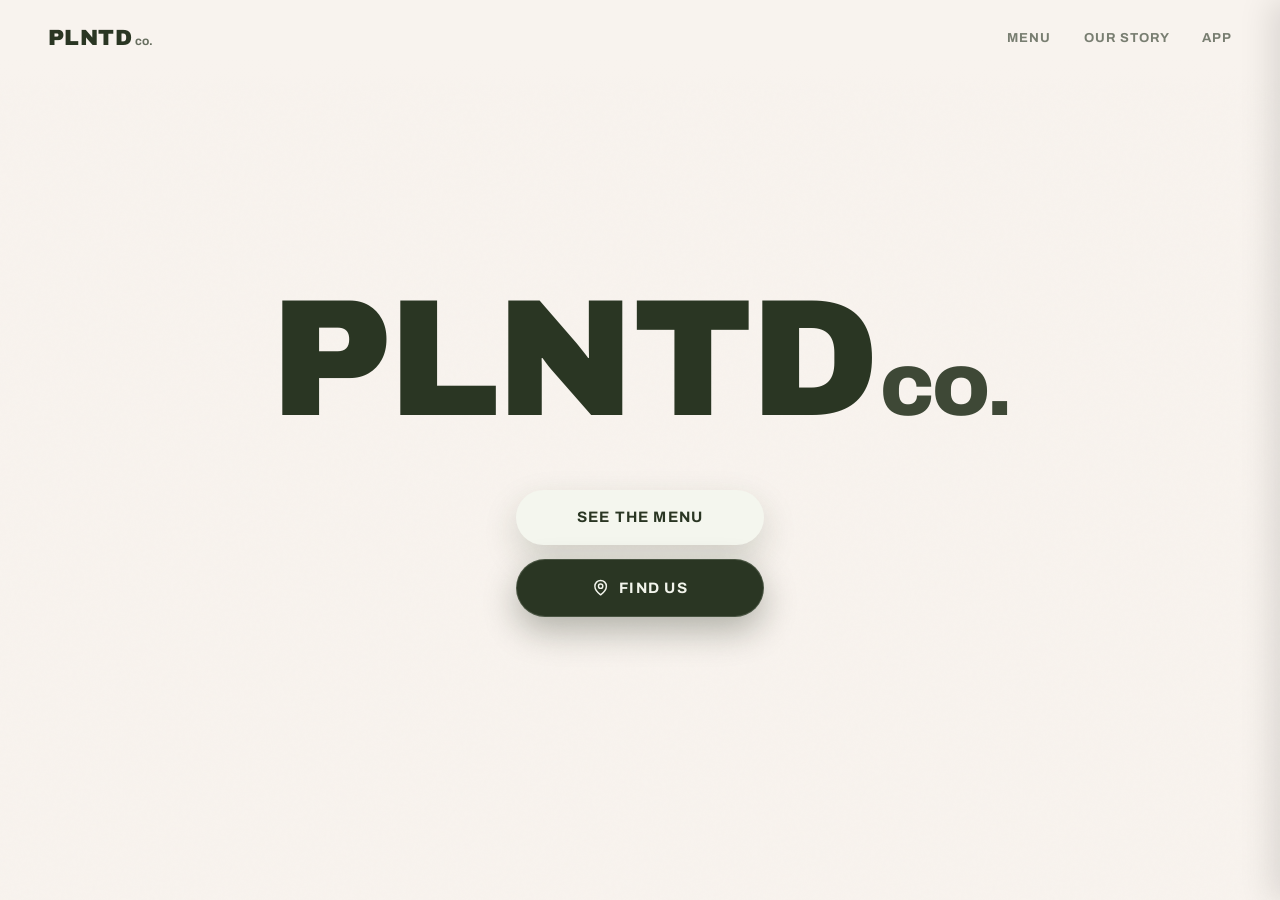
==== index.html @ 79902ee8 "Make the video liquid hero (variant 3) the root homepage Swap index.html's canvas liquid background " ====
<!DOCTYPE html>
<html lang="en">
<head>
<meta charset="UTF-8">
<meta name="viewport" content="width=device-width, initial-scale=1.0">
<title>PLNTD — Home</title>
<meta name="description" content="Plant-powered cold-pressed juices and drinks. Fresh, real, alive.">
<link rel="icon" type="image/png" href="assets/icon.png?v=2">
<link href="https://fonts.googleapis.com/css2?family=Archivo:wght@700;900&display=swap" rel="stylesheet">
<style>
  :root { --btn-scale: 1.08; }
  *, *::before, *::after { box-sizing: border-box; margin: 0; padding: 0; }
  html, body { height: 100%; overflow-x: hidden; }

  body {
    font-family: 'Archivo', system-ui, sans-serif;
    overflow: hidden;
    background: #F8F3EE;
  }

  .page {
    position: relative;
    width: 100%;
    height: 100vh;
    min-height: 600px;
    overflow: hidden;
    background: #F8F3EE;
  }

  /* ── VIDEO LAYER (the Seedance render) ── */
  #liquidVideo {
    position: absolute;
    inset: 0;
    width: 100%;
    height: 100%;
    object-fit: cover;
    object-position: center bottom;
    z-index: 1;
    pointer-events: none;
  }

  /* ── SETTLED FLAT FILL ──
     A thin band that fades in at the waterline once the liquid hits the
     target rest level, hiding the wave peaks/troughs so the surface
     reads as a clean horizontal edge. The juice depth below it stays
     the real video pixels. */
  .settled-liquid {
    position: absolute;
    left: 0; right: 0;
    top: 100%;                        /* off-screen until frozen */
    height: 36px;                     /* updated by JS to cover the ripple range */
    z-index: 1;
    background: #1D391A;              /* live-sampled to match video pixels */
    opacity: 0;
    transition: opacity 480ms cubic-bezier(0.22, 1, 0.36, 1);
    pointer-events: none;
  }
  .settled-liquid.visible { opacity: 1; }

  .grain {
    position: absolute;
    inset: 0;
    z-index: 2;
    pointer-events: none;
    opacity: 0.35;
    mix-blend-mode: multiply;
    background-image: url("data:image/svg+xml,%3Csvg viewBox='0 0 256 256' xmlns='http://www.w3.org/2000/svg'%3E%3Cfilter id='n'%3E%3CfeTurbulence type='fractalNoise' baseFrequency='0.9' numOctaves='4' stitchTiles='stitch'/%3E%3C/filter%3E%3Crect width='100%25' height='100%25' filter='url(%23n)' opacity='0.05'/%3E%3C/svg%3E");
  }

  /* cream mask strip — hides the part of the video above the nav line
     so the liquid never visually crosses the nav. */
  .nav-mask {
    position: absolute;
    top: 0; left: 0; right: 0;
    height: 88px;
    z-index: 3;
    pointer-events: none;
    background: linear-gradient(
      to bottom,
      #F8F3EE 0%,
      #F8F3EE 64%,
      rgba(248, 243, 238, 0.82) 85%,
      rgba(248, 243, 238, 0) 100%
    );
  }

  /* ── TOP NAV ── */
  .nav {
    position: absolute; top: 0; left: 0; right: 0;
    z-index: 6;
    display: flex; align-items: center; justify-content: space-between;
    padding: 26px 48px;
  }
  .nav-logo {
    font-weight: 900;
    font-size: 22px;
    letter-spacing: 0.02em;
    text-decoration: none;
    color: #2A3623;
  }
  .nav-logo .co { font-size: 12px; vertical-align: baseline; margin-left: 3px; letter-spacing: 0; opacity: 0.7; font-weight: 700; }
  .nav-links { display: flex; gap: 32px; }
  .nav-links a {
    font-weight: 700;
    font-size: 13px;
    letter-spacing: 0.08em;
    text-transform: uppercase;
    text-decoration: none;
    color: rgba(42,54,35,0.62);
    transition: opacity 160ms ease;
  }
  .nav-links a:hover { opacity: 0.6; }

  /* ── HERO CONTENT ── */
  .hero-content {
    position: relative;
    z-index: 5;
    width: 100%;
    height: 100vh;
    display: flex;
    flex-direction: column;
    align-items: center;
    justify-content: center;
    text-align: center;
  }

  .headline {
    font-weight: 900;
    font-size: clamp(64px, 13vw, 190px);
    line-height: 0.92;
    letter-spacing: -0.015em;
    text-transform: uppercase;
    color: #2A3623;
    margin-bottom: 54px;
    transition: color 250ms cubic-bezier(0.22, 1, 0.36, 1);
  }
  .headline .co {
    font-size: 0.42em;
    vertical-align: baseline;
    opacity: 0.9;
    margin-left: 0.04em;
    letter-spacing: -0.02em;
    font-weight: 900;
  }

  .cta-stack {
    display: flex;
    flex-direction: column;
    align-items: center;
    gap: 14px;
  }
  .btn {
    display: inline-flex;
    align-items: center;
    justify-content: center;
    gap: calc(9px * var(--btn-scale, 1));
    min-width: calc(230px * var(--btn-scale, 1));
    font-family: 'Archivo', system-ui, sans-serif;
    font-weight: 700;
    font-size: calc(14px * var(--btn-scale, 1));
    letter-spacing: 0.08em;
    text-transform: uppercase;
    border: none;
    border-radius: 999px;
    padding: calc(18px * var(--btn-scale, 1)) calc(38px * var(--btn-scale, 1));
    cursor: pointer;
    text-decoration: none;
    transition: transform 180ms cubic-bezier(0.22,1,0.36,1);
  }
  .btn:focus-visible { outline: 3px solid #2A3623; outline-offset: 3px; }
  .btn-menu {
    color: #2A3623;
    background: #F4F6EE;
    box-shadow: 0 14px 34px rgba(40,55,30,0.18);
  }
  .btn-app {
    color: #F2F4EC;
    background: #2A3623;
    box-shadow: 0 14px 34px rgba(20,30,12,0.3);
    border: 1.5px solid rgba(242,244,236,0.16);
  }
  .btn:hover { transform: translateY(-2px); }
  .btn-app svg { width: calc(16px * var(--btn-scale, 1)); height: calc(16px * var(--btn-scale, 1)); }


  /* ── HAMBURGER ── */
  .nav-hamburger { display: none; width: 40px; height: 40px; border-radius: 999px; align-items: center; justify-content: center; background: none; border: none; cursor: pointer; color: #2A3623; transition: background 120ms; }
  .nav-hamburger svg { width: 22px; height: 22px; }
  .nav-hamburger:hover { background: rgba(42,54,35,0.1); }

  /* ── MOBILE DRAWER ── */
  .mobile-nav-overlay { position: fixed; inset: 0; background: rgba(20,35,14,0.4); z-index: 100; opacity: 0; pointer-events: none; transition: opacity 240ms cubic-bezier(0.22,1,0.36,1); }
  .mobile-nav-overlay.open { opacity: 1; pointer-events: auto; }
  .mobile-nav-drawer { position: fixed; top: 0; right: 0; bottom: 0; width: 300px; max-width: 85vw; background: #F8F3EE; z-index: 101; transform: translateX(100%); transition: transform 240ms cubic-bezier(0.22,1,0.36,1); display: flex; flex-direction: column; box-shadow: -8px 0 32px rgba(0,0,0,0.12); }
  .mobile-nav-drawer.open { transform: translateX(0); }
  .mobile-nav-head { padding: 0 20px; height: 64px; display: flex; align-items: center; justify-content: space-between; border-bottom: 1px solid #E8E1D4; }
  .mobile-nav-close { width: 40px; height: 40px; border-radius: 999px; display: flex; align-items: center; justify-content: center; background: none; border: none; cursor: pointer; color: #2A3623; }
  .mobile-nav-close svg { width: 22px; height: 22px; }
  .mobile-nav-links { display: flex; flex-direction: column; padding: 8px 24px; }
  .mobile-nav-links a { font-family: 'Archivo', system-ui, sans-serif; font-weight: 700; font-size: 18px; letter-spacing: 0.05em; text-transform: uppercase; color: #2A3623; padding: 20px 0; border-bottom: 1px solid #E8E1D4; text-decoration: none; transition: color 120ms; }
  .mobile-nav-links a:last-child { border-bottom: 0; }
  .mobile-nav-links a:hover { color: #1D391A; }

  /* ── MOBILE ── */
  @media (max-width: 640px) {
    .nav { padding: 20px 24px; }
    .nav-links { display: none; }
    .nav-hamburger { display: flex; }
  }

  /* ── REDUCED MOTION ── */
  @media (prefers-reduced-motion: reduce) {
    .btn { transition: none; }
  }
</style>
</head>
<body>

<div class="page" id="page">
  <video id="liquidVideo" src="assets/video/juice-pour.mp4"
         autoplay muted playsinline preload="auto" aria-hidden="true"></video>
  <div class="settled-liquid" id="settledLiquid"></div>
  <div class="grain" aria-hidden="true"></div>
  <div class="nav-mask" aria-hidden="true"></div>

  <nav class="nav">
    <a class="nav-logo" href="/">PLNTD<span class="co">co.</span></a>
    <div class="nav-links">
      <a href="/menu">Menu</a>
      <a href="/story">Our Story</a>
      <a href="/app">App</a>
    </div>
    <button class="nav-hamburger" aria-label="Open menu" onclick="document.getElementById('mobileNav').classList.add('open');document.getElementById('mobileNavOverlay').classList.add('open');">
      <svg viewBox="0 0 24 24" fill="none" stroke="currentColor" stroke-width="1.8" stroke-linecap="round"><path d="M3 6h18M3 12h18M3 18h18"/></svg>
    </button>
  </nav>

  <div class="mobile-nav-overlay" id="mobileNavOverlay" onclick="document.getElementById('mobileNav').classList.remove('open');this.classList.remove('open');"></div>
  <aside class="mobile-nav-drawer" id="mobileNav">
    <div class="mobile-nav-head">
      <a href="/" class="nav-logo">PLNTD<span class="co">co.</span></a>
      <button class="mobile-nav-close" aria-label="Close menu" onclick="document.getElementById('mobileNav').classList.remove('open');document.getElementById('mobileNavOverlay').classList.remove('open');">
        <svg viewBox="0 0 24 24" fill="none" stroke="currentColor" stroke-width="1.8" stroke-linecap="round"><path d="M6 6l12 12M6 18L18 6"/></svg>
      </button>
    </div>
    <nav class="mobile-nav-links">
      <a href="/menu">Menu</a>
      <a href="/story">Our Story</a>
      <a href="/app">App</a>
    </nav>
  </aside>

  <div class="hero-content">
    <h1 class="headline" id="headline">PLNTD<span class="co">co.</span></h1>
    <div class="cta-stack">
      <a class="btn btn-menu" href="/menu">See the Menu</a>
      <a class="btn btn-app" href="https://www.google.com/maps/search/?api=1&query=PLNTD%20Co%2C%20144%20High%20Road%20Leyton%2C%20London%20E15%202BX" target="_blank" rel="noopener noreferrer">
        <svg viewBox="0 0 24 24" fill="none" stroke="currentColor" stroke-width="2" stroke-linecap="round" stroke-linejoin="round" aria-hidden="true"><path d="M20 10c0 6-8 12-8 12s-8-6-8-12a8 8 0 0 1 16 0Z"/><circle cx="12" cy="10" r="3"/></svg>
        Find Us
      </a>
    </div>
  </div>

</div>

<script>
  const v        = document.getElementById('liquidVideo');
  const headline = document.getElementById('headline');
  const settled  = document.getElementById('settledLiquid');

  const INK_DARK  = [42, 54, 35];    // #2A3623
  const INK_CREAM = [242, 244, 236]; // #F2F4EC

  // ── REST LEVEL ────────────────────────────────────────────────
  // Where the liquid should settle, as a fraction of viewport height
  // from the TOP (0 = top under the nav, 1 = bottom). 0.05 ≈ just below
  // the nav (almost full).
  let TARGET_LEVEL = 0.05;
  let frozen = false;

  function lerp(a, b, t) { return a + (b - a) * t; }
  function rgb(c) { return `rgb(${c[0]|0}, ${c[1]|0}, ${c[2]|0})`; }
  function lerpRGB(a, b, t) { return [lerp(a[0],b[0],t), lerp(a[1],b[1],t), lerp(a[2],b[2],t)]; }

  // Offscreen buffer used to read the video's real pixels so we can find
  // the actual waterline (cream → green transition) on screen.
  const buf = document.createElement('canvas');
  const bctx = buf.getContext('2d', { willReadFrequently: true });
  const SAMPLE_W = 24;          // we only need one column-ish strip
  let SAMPLE_H = 240;

  function sizeBuffer() {
    SAMPLE_H = Math.max(160, Math.round(window.innerHeight / 4));
    buf.width = SAMPLE_W;
    buf.height = SAMPLE_H;
  }
  sizeBuffer();
  window.addEventListener('resize', sizeBuffer);

  // Draw the video into the buffer using the SAME object-fit:cover +
  // object-position:center bottom mapping the <video> uses, so buffer
  // rows map linearly to screen rows.
  function drawCover() {
    const W = SAMPLE_W, H = SAMPLE_H;
    const vw = v.videoWidth || 16, vh = v.videoHeight || 9;
    const s = Math.max(W / vw, H / vh);
    const dw = vw * s, dh = vh * s;
    const dx = (W - dw) / 2;     // center horizontally
    const dy = H - dh;           // bottom aligned
    bctx.clearRect(0, 0, W, H);
    bctx.drawImage(v, dx, dy, dw, dh);
  }

  // Scan the buffer column from top to bottom; return the waterline as a
  // fraction of height (0..1) — the first row that reads as liquid (green
  // & darker than cream). Returns 1 (no liquid visible) if none found.
  function detectWaterlineFrac() {
    const W = SAMPLE_W, H = SAMPLE_H;
    let data;
    try { data = bctx.getImageData(0, 0, W, H).data; }
    catch (e) { return null; } // not ready / tainted
    const cx = (W >> 1);
    for (let y = 0; y < H; y++) {
      let r = 0, g = 0, b = 0, n = 0;
      // average a few px across the middle of the strip for stability
      for (let x = cx - 3; x <= cx + 3; x++) {
        const i = (y * W + x) * 4;
        r += data[i]; g += data[i+1]; b += data[i+2]; n++;
      }
      r /= n; g /= n; b /= n;
      const lum = 0.2126*r + 0.7152*g + 0.0722*b;
      const isLiquid = (g >= r - 6) && (g > b * 0.85) && (lum < 188);
      if (isLiquid) return y / H;
    }
    return 1; // no liquid found → fully cream
  }

  let lastWaterFrac = 1;

  // Drop a thin flat band at the waterline to hide the wave peaks/troughs.
  // The colour is sampled from the video just below the band so it joins
  // seamlessly with the real liquid below — only the rippling surface line
  // is hidden; the juice depth and colour stay the video's own.
  function freezeFlat() {
    const vh = window.innerHeight;
    const targetY = TARGET_LEVEL * vh;
    const ABOVE = 14;                 // cover peaks above the average
    const BELOW = 22;                 // cover troughs below the average
    const BAND  = ABOVE + BELOW;

    // average a small patch just below the band for a clean colour match
    let sumR = 0, sumG = 0, sumB = 0, n = 0;
    try {
      for (let dy = 0; dy < 6; dy++) {
        const sy = Math.min(SAMPLE_H - 1,
          Math.round(((targetY + BELOW + 4 + dy * 3) / vh) * SAMPLE_H));
        for (let dx = -4; dx <= 4; dx += 2) {
          const sx = Math.max(0, Math.min(SAMPLE_W - 1, (SAMPLE_W >> 1) + dx));
          const px = bctx.getImageData(sx, sy, 1, 1).data;
          sumR += px[0]; sumG += px[1]; sumB += px[2]; n++;
        }
      }
    } catch (e) {}
    const r = n ? Math.round(sumR / n) : 29;
    const g = n ? Math.round(sumG / n) : 57;
    const b = n ? Math.round(sumB / n) : 26;

    settled.style.background = `rgb(${r}, ${g}, ${b})`;
    settled.style.top    = (targetY - ABOVE) + 'px';
    settled.style.height = BAND + 'px';
    requestAnimationFrame(() => settled.classList.add('visible'));
  }

  function tick() {
    // 1) find the real waterline from the video pixels
    if (v.readyState >= 2) {
      drawCover();
      const wf = detectWaterlineFrac();
      if (wf != null) lastWaterFrac = wf;
    }
    const waterlineY = lastWaterFrac * window.innerHeight;

    // 2) freeze the clip once the liquid reaches the target rest level
    if (!frozen && lastWaterFrac <= TARGET_LEVEL && v.currentTime > 0.2) {
      v.pause();
      frozen = true;
      freezeFlat();
    }

    // 3) recolor the headline based on where the liquid ACTUALLY is:
    //    dark while above the waterline, cream once submerged, with a
    //    soft crossfade band right at the surface.
    const hl = headline.getBoundingClientRect();
    const hlY = hl.top + hl.height / 2;
    const BAND = 90;
    let p = (hlY - waterlineY) / BAND + 0.5;
    p = Math.max(0, Math.min(1, p));
    headline.style.color = rgb(lerpRGB(INK_DARK, INK_CREAM, p));

    requestAnimationFrame(tick);
  }
  requestAnimationFrame(tick);

  // ── REDUCED MOTION — skip the pour, jump to the filled rest state ──
  if (window.matchMedia('(prefers-reduced-motion: reduce)').matches) {
    v.removeAttribute('autoplay');
    const goFilled = () => { v.pause(); v.currentTime = Math.max(0, v.duration - 0.05); };
    if (v.readyState >= 1 && v.duration) goFilled();
    else v.addEventListener('loadedmetadata', goFilled, { once: true });
  }
</script>

</body>
</html>
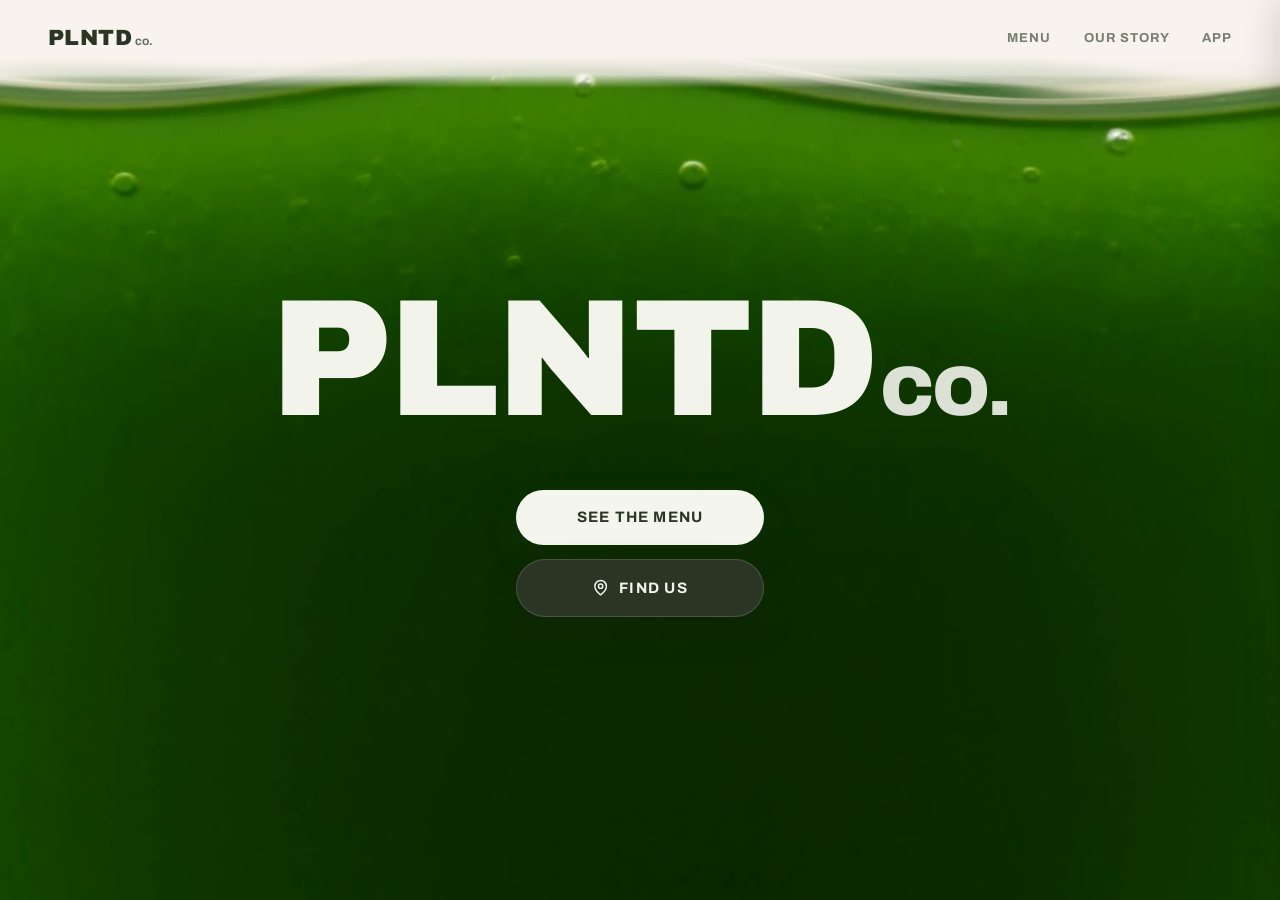
==== commit eb1abe93: "Homepage: show filled-juice still when video autoplay is blocked iOS blocks video autoplay in Low Po" ====
--- a/index.html
+++ b/index.html
@@ -38,6 +38,23 @@
     z-index: 1;
     pointer-events: none;
   }
+
+  /* Fallback still — shown only when autoplay is blocked (e.g. iOS Low
+     Power Mode), so the hero shows filled juice instead of an empty video
+     with a tap-to-play button. Hidden again once the video actually plays. */
+  .hero-fallback {
+    position: absolute;
+    inset: 0;
+    width: 100%;
+    height: 100%;
+    object-fit: cover;
+    object-position: center bottom;
+    z-index: 1;
+    opacity: 0;
+    transition: opacity 400ms ease;
+    pointer-events: none;
+  }
+  .hero-fallback.show { opacity: 1; }
 
   /* ── SETTLED FLAT FILL ──
      A thin band that fades in at the waterline once the liquid hits the
@@ -219,6 +236,7 @@
 <div class="page" id="page">
   <video id="liquidVideo" src="assets/video/juice-pour.mp4"
          autoplay muted playsinline preload="auto" aria-hidden="true"></video>
+  <img id="heroFallback" class="hero-fallback" src="assets/video/juice-poster.jpg" alt="" aria-hidden="true">
   <div class="settled-liquid" id="settledLiquid"></div>
   <div class="grain" aria-hidden="true"></div>
   <div class="nav-mask" aria-hidden="true"></div>
@@ -267,6 +285,7 @@
   const v        = document.getElementById('liquidVideo');
   const headline = document.getElementById('headline');
   const settled  = document.getElementById('settledLiquid');
+  const fallback = document.getElementById('heroFallback');
 
   const INK_DARK  = [42, 54, 35];    // #2A3623
   const INK_CREAM = [242, 244, 236]; // #F2F4EC
@@ -277,6 +296,7 @@
   // the nav (almost full).
   let TARGET_LEVEL = 0.05;
   let frozen = false;
+  let posterShown = false;
 
   function lerp(a, b, t) { return a + (b - a) * t; }
   function rgb(c) { return `rgb(${c[0]|0}, ${c[1]|0}, ${c[2]|0})`; }
@@ -372,6 +392,13 @@
   }
 
   function tick() {
+    // While the fallback still is showing (autoplay blocked), the hero is
+    // filled juice — keep the headline cream and skip video detection.
+    if (posterShown) {
+      headline.style.color = rgb(INK_CREAM);
+      requestAnimationFrame(tick);
+      return;
+    }
     // 1) find the real waterline from the video pixels
     if (v.readyState >= 2) {
       drawCover();
@@ -401,6 +428,33 @@
   }
   requestAnimationFrame(tick);
 
+  // ── AUTOPLAY FALLBACK ─────────────────────────────────────────
+  // iOS blocks video autoplay in Low Power Mode (and sometimes on first
+  // load). When that happens, show the filled-juice still instead of an
+  // empty video + tap-to-play button. The moment the video does start
+  // (e.g. after the user has navigated and comes back), hide the still.
+  function showPoster() {
+    if (posterShown) return;
+    posterShown = true;
+    fallback.classList.add('show');
+    headline.style.color = rgb(INK_CREAM);
+  }
+  function hidePoster() {
+    if (!posterShown) return;
+    posterShown = false;
+    fallback.classList.remove('show');
+  }
+  v.addEventListener('playing', hidePoster);
+
+  function tryPlay() {
+    const p = v.play && v.play();
+    if (p && p.catch) p.catch(() => showPoster());
+  }
+  if (v.readyState >= 2) tryPlay();
+  else v.addEventListener('canplay', tryPlay, { once: true });
+  // Safety net: if it still hasn't started shortly after load, show the still.
+  setTimeout(() => { if (v.paused && v.currentTime === 0) showPoster(); }, 1200);
+
   // ── REDUCED MOTION — skip the pour, jump to the filled rest state ──
   if (window.matchMedia('(prefers-reduced-motion: reduce)').matches) {
     v.removeAttribute('autoplay');
